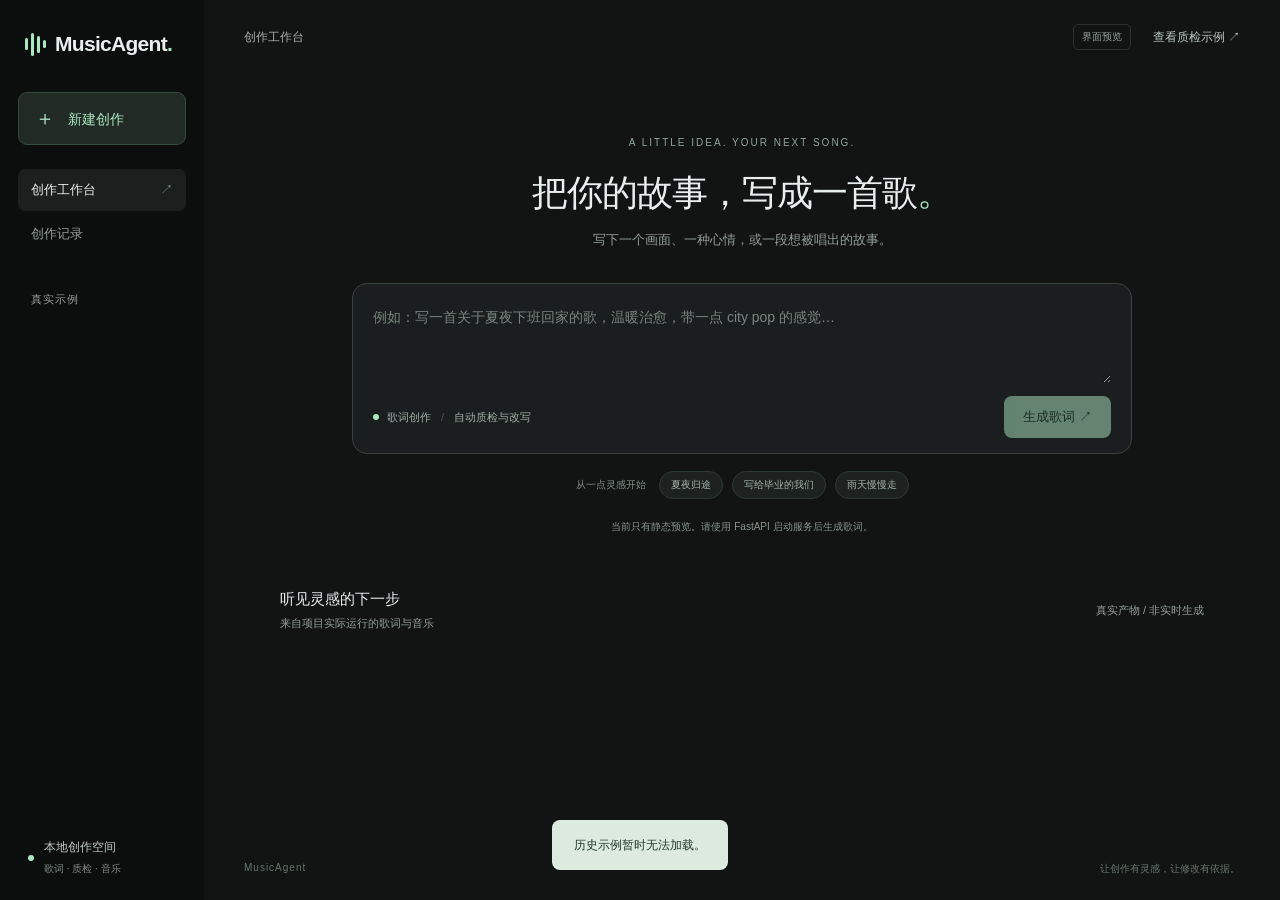
==== frontend/index.html @ 620287ea "feat: add MusicAgent workflow baseline" ====
<!doctype html>
<html lang="zh-CN">
<head>
  <meta charset="utf-8">
  <meta name="viewport" content="width=device-width, initial-scale=1">
  <meta name="color-scheme" content="dark">
  <title>MusicAgent · 歌曲创作工作台</title>
  <link rel="stylesheet" href="styles.css">
  <script src="app.js" defer></script>
</head>
<body>
  <aside class="sidebar">
    <a class="brand" href="#home" aria-label="MusicAgent 首页"><span class="brand-mark" aria-hidden="true"><i></i><i></i><i></i><i></i></span>MusicAgent<span class="brand-dot">.</span></a>
    <button class="new-button" data-action="home"><span aria-hidden="true">＋</span> 新建创作</button>
    <nav aria-label="主导航"><button class="nav-item active" data-action="home">创作工作台 <span>↗</span></button><button class="nav-item" data-action="library">创作记录 <span id="record-count"></span></button></nav>
    <div class="sidebar-history"><p class="eyebrow">真实示例</p><div id="history-list"></div></div>
    <div class="sidebar-bottom"><span class="small-dot"></span><div>本地创作空间<small>歌词 · 质检 · 音乐</small></div></div>
  </aside>
  <div class="app-shell">
    <header class="topbar"><span id="breadcrumb">创作工作台</span><div class="topbar-right"><span class="preview-label">界面预览</span><button class="quiet-button" data-action="quality-demo">查看质检示例 ↗</button></div></header>
    <main>
      <section id="home-view" class="view home-view">
        <div class="composer-intro"><span class="intro-kicker">A LITTLE IDEA. YOUR NEXT SONG.</span><h1>把你的故事，<span class="headline-tail">写成一首歌<span>。</span></span></h1><p>写下一个画面、一种心情，或一段想被唱出的故事。</p></div>
        <form id="composer" class="composer">
          <label class="sr-only" for="theme">描述你想创作的歌曲</label>
          <textarea id="theme" maxlength="200" placeholder="例如：写一首关于夏夜下班回家的歌，温暖治愈，带一点 city pop 的感觉…"></textarea>
          <div class="composer-toolbar"><span class="mode-label"><span class="small-dot"></span> 歌词创作 <span class="mode-divider">/</span> 自动质检与改写</span><button class="primary-button" type="submit">生成歌词 <span aria-hidden="true">↗</span></button></div>
        </form>
        <div class="suggestions" aria-label="灵感提示"><span>从一点灵感开始</span><button data-prompt="夏夜下班回家，温暖治愈的 city pop">夏夜归途</button><button data-prompt="毕业那天和朋友告别，带着希望的流行歌曲">写给毕业的我们</button><button data-prompt="在雨天散步，安静温柔的中文民谣">雨天慢慢走</button></div>
        <div class="preview-note"><span aria-hidden="true">↳</span> 当前可浏览真实创作记录与试听，实时生成将在接口接通后开放。</div>
        <section class="examples-section" aria-labelledby="examples-title"><div class="section-heading"><div><h2 id="examples-title">听见灵感的下一步</h2><p>来自项目实际运行的歌词与音乐</p></div><span class="muted">真实产物 / 非实时生成</span></div><div id="examples-list" class="examples-list"></div></section>
      </section>
      <section id="library-view" class="view library-view" hidden><p class="intro-kicker">YOUR CREATIVE SPACE</p><h1>创作记录</h1><p class="muted">保留每一次灵感，也保留它成为作品的过程。</p><div id="library-list" class="library-list"></div></section>
      <section id="workspace-view" class="view workspace-view" hidden>
        <div id="task-status" class="task-status" role="status" aria-live="polite" hidden></div>
        <div class="workspace-heading"><div><p class="eyebrow" id="work-source"></p><h1 id="work-title"></h1><div id="work-tags" class="work-tags"></div></div><button class="secondary-button" id="copy-button">复制歌词</button></div>
        <div class="workspace-grid"><article class="lyric-pane"><div class="pane-toolbar"><div class="tab-list" role="tablist" aria-label="作品内容"><button id="lyrics-tab" class="tab active" role="tab" aria-selected="true" aria-controls="lyrics-panel">歌词</button><button id="process-tab" class="tab" role="tab" aria-selected="false" aria-controls="process-panel">创作过程</button></div><label class="version-label">版本 <select id="version-select" aria-label="查看歌词版本"></select></label></div><div id="lyrics-panel" role="tabpanel" aria-labelledby="lyrics-tab"><div class="lyric-heading"><span id="version-caption"></span><span id="selected-version" class="selected-label"></span></div><div id="lyrics-content" class="lyrics-content"></div></div><div id="process-panel" class="process-panel" role="tabpanel" aria-labelledby="process-tab" hidden></div></article><aside class="quality-pane" aria-label="歌词规则检查"><div class="quality-heading"><h2>歌词质检</h2><span id="quality-status"></span></div><div id="quality-content"></div></aside></div>
        <div id="text-audio-note" class="text-audio-note"><div><strong>让这段歌词有声音</strong><p>本次真实验证只生成了文本，没有生成音频。</p></div><button class="secondary-button" id="audio-preview-button">生成 30 秒试听 ↗</button></div>
      </section>
    </main>
    <footer class="page-footer"><span>MusicAgent</span><span>让创作有灵感，让修改有依据。</span></footer>
  </div>
  <section id="audio-dock" class="audio-dock" aria-label="作品播放器" hidden><div class="mini-record" aria-hidden="true"></div><div class="playing-title"><strong id="audio-title"></strong><span id="audio-meta">历史生成音频</span></div><audio id="audio-player" controls preload="metadata"></audio><a id="download-audio" class="quiet-button" download="musicagent-demo.mp3">下载音频 ↓</a></section>
  <div id="toast" class="toast" role="status" aria-live="polite" hidden></div>
</body>
</html>
---- frontend/styles.css ----
/* 参考妙响公开首页的深色创作入口；布局与组件为 MusicAgent 自有实现。 */
:root{--bg:#121414;--sidebar:#0c0e0e;--surface:#1b1e1e;--hover:#242929;--line:#2b3030;--text:#e9eeee;--muted:#939e9b;--accent:#ace8c3;--accent-ink:#173b27;--warning:#e9c68b;font-family:Inter,"Microsoft YaHei","PingFang SC",sans-serif;color:var(--text);background:var(--bg);font-synthesis:none}
*{box-sizing:border-box}body{margin:0}button,a,input,textarea,select{-webkit-tap-highlight-color:transparent}button,input,textarea,select{font:inherit}button,a{touch-action:manipulation}button{cursor:pointer;color:inherit}button{border:0}a{color:inherit;text-decoration:none}button:focus-visible,a:focus-visible,textarea:focus-visible,select:focus-visible{outline:2px solid var(--accent);outline-offset:4px}[hidden]{display:none!important}.sr-only{position:absolute;width:1px;height:1px;padding:0;margin:-1px;overflow:hidden;clip:rect(0,0,0,0);white-space:nowrap;border:0}
.sidebar{width:204px;position:fixed;inset:0 auto 0 0;background:var(--sidebar);padding:32px 18px 24px;display:flex;flex-direction:column;z-index:5}.brand{font-size:21px;font-weight:650;display:flex;align-items:center;letter-spacing:-.7px;padding:0 7px}.brand-dot{color:var(--accent)}.brand-mark{display:flex;align-items:center;gap:3px;height:24px;margin-right:9px}.brand-mark i{width:3px;background:var(--accent);border-radius:3px;height:12px}.brand-mark i:nth-child(2){height:23px}.brand-mark i:nth-child(3){height:17px}.brand-mark i:nth-child(4){height:8px}.new-button{margin:36px 0 22px;background:#222a26;border:1px solid #354b3d;border-radius:9px;padding:12px 16px;text-align:left;color:var(--accent);font-size:14px}.new-button span{font-size:20px;vertical-align:-1px;margin-right:9px}.nav-item{width:100%;background:none;text-align:left;padding:12px 13px;margin:2px 0;border-radius:7px;color:var(--muted);font-size:13px;display:flex;justify-content:space-between}.nav-item.active,.nav-item:hover{background:#1b1f1e;color:var(--text)}.nav-item span{color:#81918a}.sidebar-history{margin-top:35px}.eyebrow{font-size:11px;letter-spacing:1px;color:var(--muted);margin:0 0 17px}.sidebar-history .eyebrow{padding:0 13px}.history-item{background:none;color:var(--muted);font-size:12px;display:block;white-space:nowrap;overflow:hidden;text-overflow:ellipsis;width:100%;text-align:left;padding:11px 13px;border-radius:6px}.history-item:hover{background:var(--surface);color:var(--text)}.sidebar-bottom{margin-top:auto;padding:16px 10px 0;display:flex;gap:10px;align-items:center;color:#c0cac5;font-size:12px}.sidebar-bottom small{display:block;color:#7f8b85;font-size:10px;margin-top:6px}.small-dot{display:inline-block;width:6px;height:6px;background:var(--accent);border-radius:50%;flex:none}.app-shell{margin-left:204px;min-height:100dvh;display:flex;flex-direction:column}.topbar{height:74px;display:flex;align-items:center;justify-content:space-between;padding:0 40px;color:#a4aeaa;font-size:12px}.topbar-right{display:flex;gap:22px;align-items:center}.preview-label{border:1px solid var(--line);border-radius:5px;padding:5px 8px;color:#939e98;font-size:10px}.quiet-button{color:#bac6bf;background:none;font-size:12px;padding:8px 0}.quiet-button:hover{color:var(--accent)}main{flex:1}.home-view{max-width:1020px;margin:0 auto;padding:58px 48px 40px}.composer-intro{text-align:center}.intro-kicker{color:#90a49a;font-size:10px;letter-spacing:2px}.composer-intro h1{font-size:36px;letter-spacing:-1px;font-weight:550;line-height:1.4;margin:18px 0 13px}.composer-intro h1 span{color:var(--accent)}.composer-intro p{color:var(--muted);font-size:13px;margin:0}.composer{margin:34px auto 0;background:var(--surface);border:1px solid #39433d;border-radius:15px;padding:20px 20px 15px;max-width:780px}.composer:focus-within{border-color:#759383}.composer textarea{display:block;resize:vertical;min-height:79px;max-height:200px;width:100%;border:0;outline:none;background:none;color:var(--text);font-size:14px;line-height:1.9;padding:0}.composer textarea::placeholder{color:#79847e}.composer textarea:focus-visible{outline:none}.composer-toolbar{display:flex;justify-content:space-between;align-items:center;gap:14px;margin-top:13px}.mode-label{font-size:11px;color:#a0aea5;display:flex;align-items:center;gap:8px}.mode-divider{color:#49554d;margin:0 2px}.primary-button{background:var(--accent);color:var(--accent-ink);padding:12px 19px;font-size:13px;font-weight:600;border-radius:8px;white-space:nowrap}.primary-button span{margin-left:12px}.primary-button:hover{background:#c1f3d3}.suggestions{display:flex;justify-content:center;align-items:center;gap:9px;margin:17px 0 0;flex-wrap:wrap}.suggestions>span{font-size:10px;color:#849088;margin-right:4px}.suggestions button{background:#1d2220;color:#a5b3a9;border:1px solid #2e3932;border-radius:20px;padding:6px 11px;font-size:10px}.suggestions button:hover{border-color:#6e927c;color:var(--accent)}.preview-note{font-size:10px;line-height:1.7;text-align:center;color:#87938b;margin:19px 0 0}.preview-note span{margin-right:7px}.examples-section{margin-top:55px}.section-heading{display:flex;justify-content:space-between;align-items:center;gap:10px;margin-bottom:20px}.section-heading h2{font-size:15px;font-weight:500;margin:0 0 7px}.section-heading p{color:var(--muted);font-size:11px;margin:0}.muted{font-size:11px;color:var(--muted)}.examples-list{display:grid;grid-template-columns:1fr 1fr;gap:22px}.example-card{display:flex;align-items:center;text-align:left;background:none;border-top:1px solid var(--line);padding:18px 0;gap:17px;width:100%}.cover{width:70px;height:70px;flex:none;background:#233b31;border-radius:8px;display:flex;align-items:center;justify-content:center;position:relative;overflow:hidden}.cover.record::before,.mini-record::before{content:"";width:47px;height:47px;border:1px solid #78a58a;border-radius:50%;box-shadow:0 0 0 6px #314d3e,0 0 0 7px #486b57}.cover.record::after,.mini-record::after{content:"";position:absolute;inset:50% auto auto 50%;width:9px;height:9px;margin:-4.5px;background:var(--accent);border-radius:50%}.cover.paper{background:#292f39;color:#acbed0;font-size:27px;font-weight:300}.example-copy{min-width:0;flex:1}.example-copy strong{display:block;font-size:14px;font-weight:500;white-space:nowrap;overflow:hidden;text-overflow:ellipsis}.example-copy p{color:#91a096;margin:7px 0 8px;font-size:11px}.example-copy small{font-size:10px;color:#74837a}.example-arrow{margin-left:auto;color:#a2b6a9;font-size:18px}.example-card:hover .example-copy strong{color:var(--accent)}.page-footer{display:flex;justify-content:space-between;padding:24px 40px;color:#66766c;font-size:10px}.page-footer>span:first-child{letter-spacing:1px}.library-view{padding:45px;max-width:1100px;margin:auto}.library-view h1{font-size:30px;font-weight:500}.library-list{margin-top:35px;max-width:820px}.workspace-view{padding:30px 40px 25px;max-width:1300px;margin:auto}.workspace-heading{display:flex;justify-content:space-between;align-items:center;gap:18px;margin-bottom:28px}.workspace-heading .eyebrow{margin-bottom:10px}.workspace-heading h1{font-size:28px;font-weight:550;letter-spacing:-.6px;margin:0 0 14px}.work-tags{display:flex;gap:8px;flex-wrap:wrap}.work-tags span{font-size:10px;color:#a1b2a7;border:1px solid #303e35;border-radius:4px;padding:4px 7px}.secondary-button{border:1px solid #3b4940;background:#222a25;color:#c7d7cd;padding:10px 14px;border-radius:7px;font-size:12px;white-space:nowrap}.secondary-button:hover{border-color:#7ba189}.workspace-grid{display:grid;grid-template-columns:minmax(0,1fr) 280px;gap:36px}.lyric-pane{min-width:0}.pane-toolbar{height:45px;display:flex;justify-content:space-between;border-bottom:1px solid var(--line);align-items:flex-start;gap:12px}.tab-list{display:flex;gap:24px;height:45px}.tab{font-size:13px;background:none;color:#929e95;padding:0 0 16px;border-bottom:2px solid transparent}.tab.active{color:var(--accent);border-bottom-color:var(--accent)}.version-label{font-size:10px;color:#839189;display:flex;align-items:center;gap:8px}.version-label select{font-size:11px;background:#202723;color:#c7d7cd;border:1px solid #354339;border-radius:4px;padding:5px}.lyric-heading{display:flex;justify-content:space-between;gap:10px;margin:20px 0;color:#83968a;font-size:10px}.selected-label{color:var(--accent)}.lyrics-content{padding-bottom:15px}.stanza{margin:24px 0 30px}.stanza h3{color:#80968a;font-size:10px;letter-spacing:1.4px;font-weight:500;margin:0 0 14px}.lyric-line{font-size:14px;line-height:2.3;letter-spacing:.3px;margin:0;display:flex;justify-content:space-between;align-items:baseline;gap:10px;scroll-margin-top:30px}.rhyme-label{font-size:9px;color:#819f8a;white-space:nowrap;letter-spacing:0}.lyric-line.highlight{background:#354334;border-radius:4px}.quality-pane{border-left:1px solid var(--line);padding-left:26px}.quality-heading{display:flex;justify-content:space-between;align-items:center}.quality-heading h2{font-size:14px;font-weight:500;margin:11px 0}.status-label{font-size:10px;color:var(--accent)}.status-label.warning{color:var(--warning)}.score-block{margin:26px 0}.score-number{font-size:49px;letter-spacing:-2px;line-height:1;color:var(--accent);font-weight:400}.score-number small{font-size:12px;color:#7d8c82;letter-spacing:0;margin-left:6px}.score-caption{color:#93a096;font-size:11px;margin-top:10px}.metric{margin:20px 0}.metric-label{display:flex;justify-content:space-between;font-size:11px;color:#b2beb5}.metric-bar{height:3px;background:#303a33;margin-top:11px}.metric-bar span{display:block;height:100%;background:#8ebc9d}.quality-detail{border-top:1px solid var(--line);padding-top:19px;margin-top:23px}.quality-detail h3{font-size:11px;font-weight:500;margin:0 0 14px}.quality-detail p{font-size:11px;line-height:1.9;color:#9cac9f;margin:7px 0}.quality-note{font-size:10px!important;color:#849187!important;line-height:1.8!important}.issue-button{display:block;width:100%;background:#282820;text-align:left;color:#d8c59e;padding:10px;border-radius:5px;font-size:11px;line-height:1.8;margin:9px 0}.process-panel{padding:24px 0}.process-item{padding:0 0 22px 24px;border-left:1px solid #3d5445;position:relative;margin-left:5px}.process-item::before{content:"";width:7px;height:7px;background:#83b294;border-radius:50%;position:absolute;left:-4px;top:4px}.process-item h3{font-weight:500;font-size:13px;margin:0 0 9px}.process-item p{font-size:11px;color:#99aa9c;line-height:1.8;margin:0;white-space:pre-line}.text-audio-note{border-top:1px solid var(--line);padding:22px 0 0;display:flex;align-items:center;justify-content:space-between;gap:20px;margin-top:20px}.text-audio-note strong{font-size:13px;font-weight:500}.text-audio-note p{font-size:11px;color:var(--muted)}.audio-dock{position:fixed;bottom:0;left:204px;right:0;background:#1c2320;border-top:1px solid #3a4a3f;min-height:85px;z-index:10;display:flex;align-items:center;gap:20px;padding:15px 36px}.mini-record{width:48px;height:48px;background:#233b31;position:relative;display:grid;place-items:center;flex:none;border-radius:5px;overflow:hidden}.mini-record::before{width:25px;height:25px}.mini-record::after{width:6px;height:6px;margin:-3px}.playing-title{min-width:0;width:165px}.playing-title strong{display:block;font-size:12px;white-space:nowrap;text-overflow:ellipsis;overflow:hidden}.playing-title span{font-size:10px;color:#8fa194;display:block;margin-top:7px}.audio-dock audio{height:38px;flex:1;min-width:120px}.has-audio .app-shell{padding-bottom:90px}.toast{position:fixed;left:50%;bottom:30px;transform:translateX(-50%);background:#dceae0;color:#233b2b;font-size:12px;padding:15px 22px;border-radius:8px;max-width:min(540px,90vw);line-height:1.7;z-index:30}
@media(min-width:1500px){.home-view{padding-top:90px}.examples-section{margin-top:75px}}
@media(max-width:1100px){.sidebar{width:178px;padding:28px 12px}.brand{font-size:18px}.app-shell{margin-left:178px}.topbar{padding:0 28px}.home-view{padding:46px 30px 30px}.composer-intro h1{font-size:29px}.workspace-view{padding:25px}.workspace-grid{grid-template-columns:minmax(0,1fr) 235px;gap:22px}.quality-pane{padding-left:20px}.lyric-line{font-size:12px}.audio-dock{left:178px;padding:15px 22px;gap:13px}.playing-title{width:115px}}
@media(max-width:760px){.sidebar{position:static;width:auto;padding:18px 20px;border-bottom:1px solid var(--line);flex-direction:row;align-items:center;gap:15px}.brand{font-size:19px}.new-button{margin:0 0 0 auto;padding:7px 10px;font-size:11px}.new-button span{font-size:15px}.sidebar nav,.sidebar-history,.sidebar-bottom{display:none}.app-shell{margin-left:0}.topbar{height:56px;padding:0 20px}.topbar-right{gap:14px}.quiet-button{font-size:10px}.home-view{padding:38px 20px 20px}.intro-kicker{font-size:8px;letter-spacing:1.4px}.composer-intro h1{font-size:25px;letter-spacing:-.8px;max-width:290px;margin:17px auto 14px}.composer-intro p{font-size:11px;line-height:1.9;max-width:275px;margin:auto}.composer{padding:16px;margin-top:25px}.composer textarea{font-size:12px;min-height:100px}.mode-label{font-size:9px;gap:5px}.mode-label .mode-divider{margin:0}.composer-toolbar{align-items:flex-end;gap:8px}.primary-button{font-size:11px;padding:10px 12px}.primary-button span{margin-left:5px}.suggestions>span{width:100%;text-align:center;margin-bottom:2px}.suggestions button{font-size:10px;padding:6px 8px}.preview-note{font-size:9px;margin-top:18px;padding:0 9px}.examples-section{margin-top:34px}.section-heading>.muted{display:none}.examples-list{grid-template-columns:1fr;gap:0}.section-heading{margin-bottom:10px}.example-card{padding:14px 0}.cover{width:60px;height:60px}.page-footer{padding:22px 20px;font-size:9px}.workspace-view{padding:20px}.workspace-heading{margin-bottom:20px}.workspace-heading h1{font-size:22px}.workspace-heading .eyebrow{font-size:9px}.secondary-button{font-size:10px;padding:9px 10px}.workspace-grid{grid-template-columns:1fr;gap:20px}.quality-pane{border-left:0;padding:20px 0 0;border-top:1px solid var(--line)}.lyric-line{font-size:12px;line-height:2.5}.rhyme-label{font-size:8px}.lyric-line{gap:5px}.score-block{margin:18px 0}.score-number{font-size:38px}.quality-detail{margin-top:15px}.text-audio-note{align-items:flex-start}.text-audio-note strong{font-size:12px}.text-audio-note p{font-size:10px;line-height:1.8}.audio-dock{left:0;padding:12px 16px;flex-wrap:wrap;gap:10px}.playing-title{flex:1}.audio-dock audio{width:100%;flex-basis:100%;order:4}.mini-record{width:34px;height:34px}.has-audio .app-shell{padding-bottom:135px}.library-view{padding:30px 20px}.toast{width:90vw;bottom:18px}.version-label{font-size:9px}.tab{font-size:12px}}
@media(prefers-reduced-motion:no-preference){button,a{transition:background .15s,color .15s,border-color .15s}.view{animation:appear .22s ease-out}@keyframes appear{from{opacity:.4;transform:translateY(4px)}to{opacity:1;transform:translateY(0)}}
/* 手机按语义断行，避免标题只剩一个字落在下一行。 */
.composer-intro h1 .headline-tail{color:inherit;white-space:nowrap}
@media(max-width:760px){.composer-intro h1 .headline-tail{display:block}.preview-note{font-size:11px}.mode-label{flex-wrap:wrap}.rhyme-label{font-size:10px}}
/* 真实状态由后台事件驱动，禁用按钮避免重复提交。 */
button:disabled{cursor:default;opacity:.5}.task-status{padding:14px 18px;margin-bottom:24px;background:#222c26;border:1px solid #3a5142;border-radius:8px;color:var(--accent);font-size:13px;line-height:1.8}
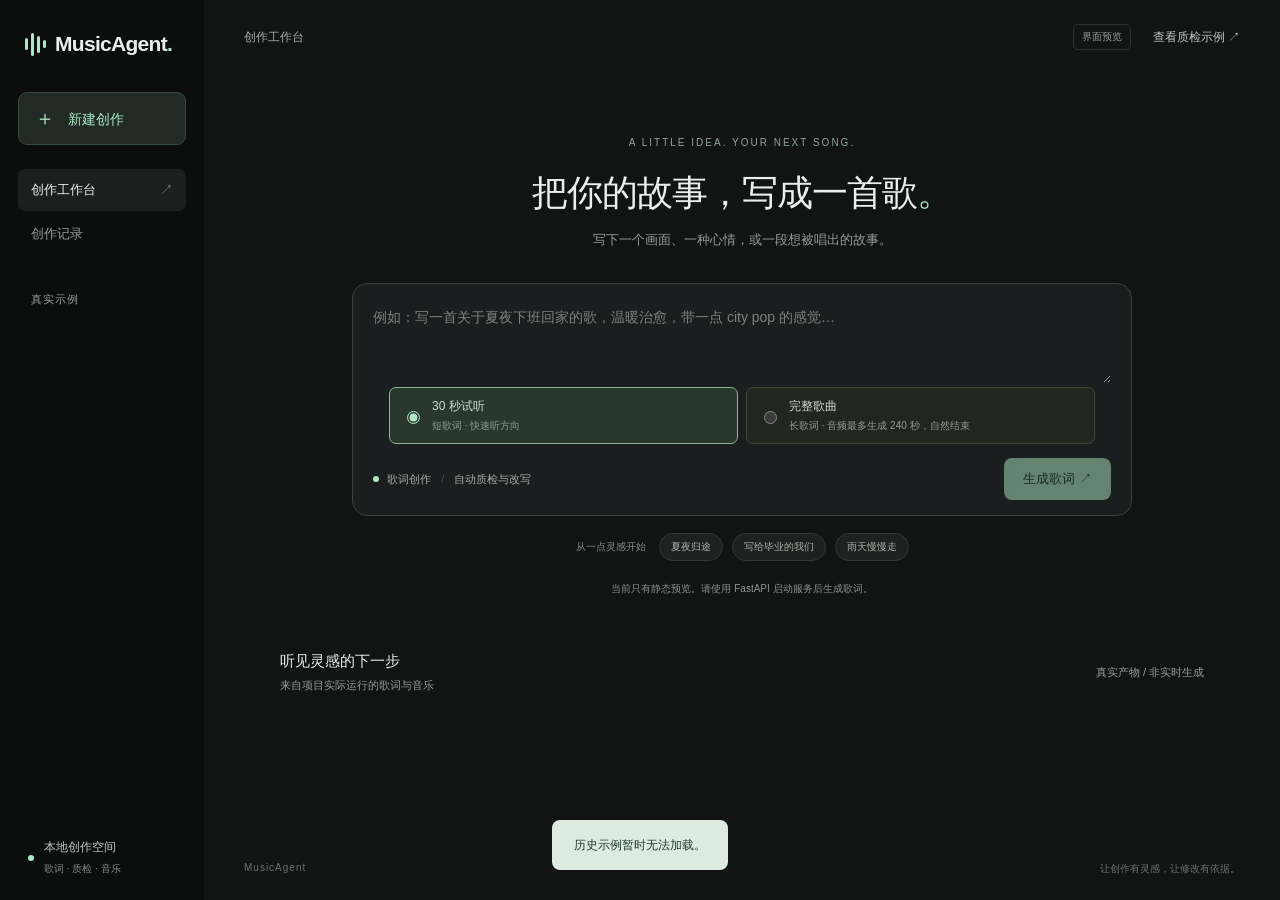
==== commit 02e71751: "接入网页完整歌曲生成模式" ====
--- a/frontend/index.html
+++ b/frontend/index.html
@@ -6,6 +6,7 @@
   <meta name="color-scheme" content="dark">
   <title>MusicAgent · 歌曲创作工作台</title>
   <link rel="stylesheet" href="styles.css">
+  <link rel="stylesheet" href="song-mode.css">
   <script src="app.js" defer></script>
 </head>
 <body>
@@ -24,6 +25,12 @@
         <form id="composer" class="composer">
           <label class="sr-only" for="theme">描述你想创作的歌曲</label>
           <textarea id="theme" maxlength="200" placeholder="例如：写一首关于夏夜下班回家的歌，温暖治愈，带一点 city pop 的感觉…"></textarea>
+          <section id="clarification-card" class="clarification-card" aria-live="polite" hidden>
+            <div class="clarification-heading"><span class="clarification-kicker">需要确认一项制作选择</span><button id="clarification-cancel" class="clarification-cancel" type="button">取消</button></div>
+            <p id="clarification-question"></p>
+            <div id="clarification-options" class="clarification-options"></div>
+          </section>
+          <div class="song-mode-picker" role="group" aria-label="歌曲生成模式"><label><input type="radio" name="song-mode" value="preview" checked><span><strong>30 秒试听</strong><small>短歌词 · 快速听方向</small></span></label><label><input type="radio" name="song-mode" value="full"><span><strong>完整歌曲</strong><small>长歌词 · 音频最多生成 240 秒，自然结束</small></span></label></div>
           <div class="composer-toolbar"><span class="mode-label"><span class="small-dot"></span> 歌词创作 <span class="mode-divider">/</span> 自动质检与改写</span><button class="primary-button" type="submit">生成歌词 <span aria-hidden="true">↗</span></button></div>
         </form>
         <div class="suggestions" aria-label="灵感提示"><span>从一点灵感开始</span><button data-prompt="夏夜下班回家，温暖治愈的 city pop">夏夜归途</button><button data-prompt="毕业那天和朋友告别，带着希望的流行歌曲">写给毕业的我们</button><button data-prompt="在雨天散步，安静温柔的中文民谣">雨天慢慢走</button></div>
--- a/frontend/styles.css
+++ b/frontend/styles.css
@@ -11,3 +11,6 @@
 @media(max-width:760px){.composer-intro h1 .headline-tail{display:block}.preview-note{font-size:11px}.mode-label{flex-wrap:wrap}.rhyme-label{font-size:10px}}
 /* 真实状态由后台事件驱动，禁用按钮避免重复提交。 */
 button:disabled{cursor:default;opacity:.5}.task-status{padding:14px 18px;margin-bottom:24px;background:#222c26;border:1px solid #3a5142;border-radius:8px;color:var(--accent);font-size:13px;line-height:1.8}
+/* 需求预检追问卡片 */
+.clarification-card{margin-top:17px;border:1px solid #6a7456;background:#252b23;border-radius:9px;padding:14px 15px}.clarification-heading{display:flex;justify-content:space-between;align-items:center;gap:12px}.clarification-kicker{font-size:10px;letter-spacing:.4px;color:#d2d9a7}.clarification-cancel{background:none;color:#aab39f;font-size:10px;padding:3px 0}.clarification-cancel:hover{color:var(--accent)}.clarification-card>p{font-size:12px;line-height:1.8;color:#d2dacd;margin:10px 0 12px}.clarification-options{display:grid;grid-template-columns:1fr 1fr;gap:8px}.clarification-option{display:flex;align-items:flex-start;gap:8px;border:1px solid #3c4939;background:#202620;border-radius:6px;padding:9px;text-align:left;cursor:pointer}.clarification-option:has(input:checked){border-color:#8db597;background:#29372d}.clarification-option input{margin-top:3px;accent-color:var(--accent)}.clarification-option strong{display:block;color:#d1ddd3;font-size:11px;font-weight:500}.clarification-option small{display:block;color:#8f9f91;font-size:10px;line-height:1.5;margin-top:3px}
+@media(max-width:760px){.clarification-options{grid-template-columns:1fr}.clarification-card{padding:12px}.clarification-card>p{font-size:11px}}
--- a/frontend/song-mode.css
+++ b/frontend/song-mode.css
@@ -0,0 +1,7 @@
+.song-mode-picker{display:flex;gap:8px;margin:4px 16px 14px;flex-wrap:wrap}
+.song-mode-picker label{flex:1 1 170px;display:flex;align-items:center;gap:9px;padding:10px 12px;border:1px solid #3c4939;border-radius:7px;background:#202620;cursor:pointer}
+.song-mode-picker label:has(input:checked){border-color:#8db597;background:#29372d}
+.song-mode-picker input{accent-color:var(--accent)}
+.song-mode-picker strong,.song-mode-picker small{display:block}
+.song-mode-picker strong{color:#d1ddd3;font-size:12px;font-weight:500}
+.song-mode-picker small{color:#8f9f91;font-size:10px;line-height:1.5;margin-top:3px}
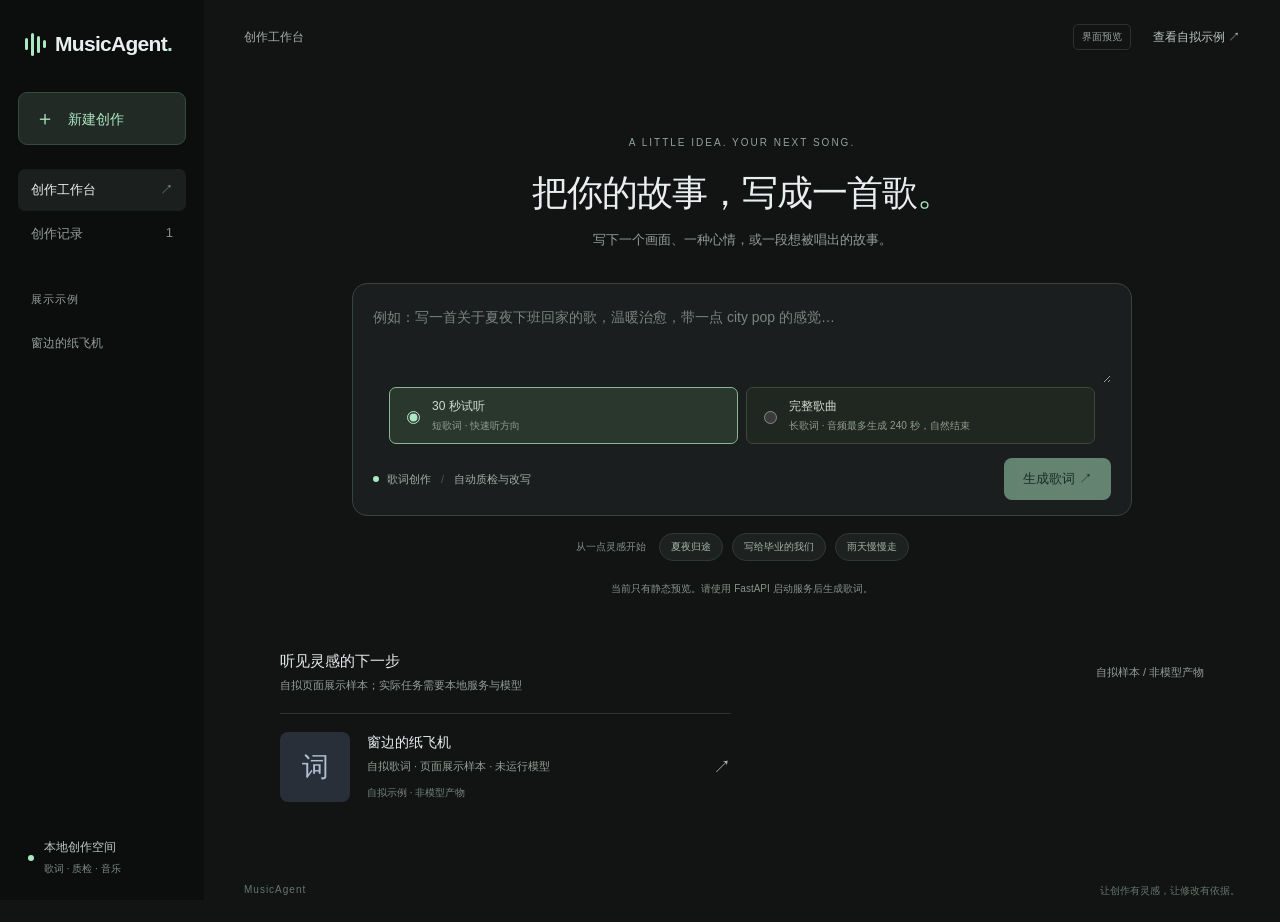
==== commit 87bb3e88: "整理求职展示公开副本与自拟样本" ====
--- a/frontend/index.html
+++ b/frontend/index.html
@@ -14,11 +14,11 @@
     <a class="brand" href="#home" aria-label="MusicAgent 首页"><span class="brand-mark" aria-hidden="true"><i></i><i></i><i></i><i></i></span>MusicAgent<span class="brand-dot">.</span></a>
     <button class="new-button" data-action="home"><span aria-hidden="true">＋</span> 新建创作</button>
     <nav aria-label="主导航"><button class="nav-item active" data-action="home">创作工作台 <span>↗</span></button><button class="nav-item" data-action="library">创作记录 <span id="record-count"></span></button></nav>
-    <div class="sidebar-history"><p class="eyebrow">真实示例</p><div id="history-list"></div></div>
+    <div class="sidebar-history"><p class="eyebrow">展示示例</p><div id="history-list"></div></div>
     <div class="sidebar-bottom"><span class="small-dot"></span><div>本地创作空间<small>歌词 · 质检 · 音乐</small></div></div>
   </aside>
   <div class="app-shell">
-    <header class="topbar"><span id="breadcrumb">创作工作台</span><div class="topbar-right"><span class="preview-label">界面预览</span><button class="quiet-button" data-action="quality-demo">查看质检示例 ↗</button></div></header>
+    <header class="topbar"><span id="breadcrumb">创作工作台</span><div class="topbar-right"><span class="preview-label">界面预览</span><button class="quiet-button" data-action="quality-demo">查看自拟示例 ↗</button></div></header>
     <main>
       <section id="home-view" class="view home-view">
         <div class="composer-intro"><span class="intro-kicker">A LITTLE IDEA. YOUR NEXT SONG.</span><h1>把你的故事，<span class="headline-tail">写成一首歌<span>。</span></span></h1><p>写下一个画面、一种心情，或一段想被唱出的故事。</p></div>
@@ -34,8 +34,8 @@
           <div class="composer-toolbar"><span class="mode-label"><span class="small-dot"></span> 歌词创作 <span class="mode-divider">/</span> 自动质检与改写</span><button class="primary-button" type="submit">生成歌词 <span aria-hidden="true">↗</span></button></div>
         </form>
         <div class="suggestions" aria-label="灵感提示"><span>从一点灵感开始</span><button data-prompt="夏夜下班回家，温暖治愈的 city pop">夏夜归途</button><button data-prompt="毕业那天和朋友告别，带着希望的流行歌曲">写给毕业的我们</button><button data-prompt="在雨天散步，安静温柔的中文民谣">雨天慢慢走</button></div>
-        <div class="preview-note"><span aria-hidden="true">↳</span> 当前可浏览真实创作记录与试听，实时生成将在接口接通后开放。</div>
-        <section class="examples-section" aria-labelledby="examples-title"><div class="section-heading"><div><h2 id="examples-title">听见灵感的下一步</h2><p>来自项目实际运行的歌词与音乐</p></div><span class="muted">真实产物 / 非实时生成</span></div><div id="examples-list" class="examples-list"></div></section>
+        <div class="preview-note"><span aria-hidden="true">↳</span> 公开版预置内容是人工自拟的页面展示样本，不代表模型已运行或音频已生成。</div>
+        <section class="examples-section" aria-labelledby="examples-title"><div class="section-heading"><div><h2 id="examples-title">听见灵感的下一步</h2><p>自拟页面展示样本；实际任务需要本地服务与模型</p></div><span class="muted">自拟样本 / 非模型产物</span></div><div id="examples-list" class="examples-list"></div></section>
       </section>
       <section id="library-view" class="view library-view" hidden><p class="intro-kicker">YOUR CREATIVE SPACE</p><h1>创作记录</h1><p class="muted">保留每一次灵感，也保留它成为作品的过程。</p><div id="library-list" class="library-list"></div></section>
       <section id="workspace-view" class="view workspace-view" hidden>
